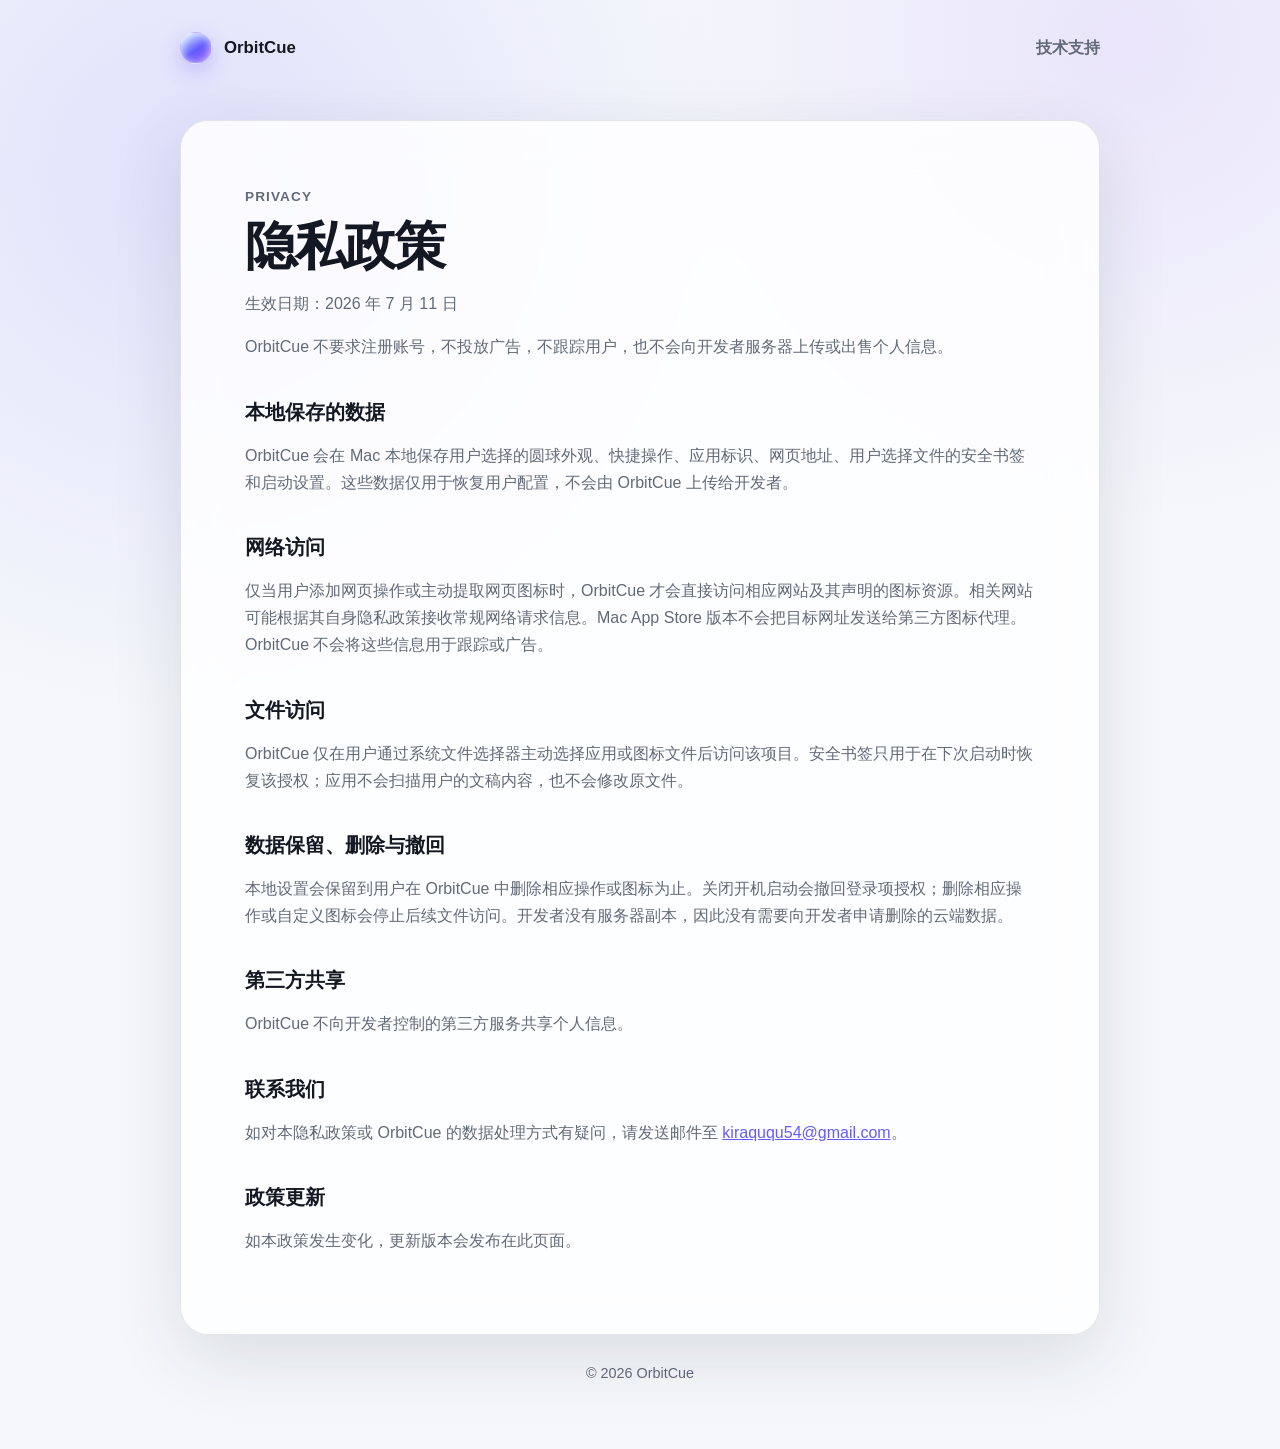
==== privacy.html @ 323ccf5b "Add files via upload" ====
<!doctype html>
<html lang="zh-CN">
<head>
  <meta charset="utf-8">
  <meta name="viewport" content="width=device-width, initial-scale=1">
  <meta name="description" content="OrbitCue 隐私政策：不要求账号、不投放广告、不跟踪用户。">
  <title>OrbitCue 隐私政策</title>
  <link rel="stylesheet" href="styles.css">
</head>
<body>
  <main class="shell">
    <nav aria-label="主导航">
      <a class="brand" href="./"><span class="orb" aria-hidden="true"></span>OrbitCue</a>
      <a class="nav-link" href="./">技术支持</a>
    </nav>

    <article class="card content">
      <p class="eyebrow">Privacy</p>
      <h1>隐私政策</h1>
      <p>生效日期：2026 年 7 月 11 日</p>
      <p>OrbitCue 不要求注册账号，不投放广告，不跟踪用户，也不会向开发者服务器上传或出售个人信息。</p>

      <h2>本地保存的数据</h2>
      <p>OrbitCue 会在 Mac 本地保存用户选择的圆球外观、快捷操作、应用标识、网页地址、用户选择文件的安全书签和启动设置。这些数据仅用于恢复用户配置，不会由 OrbitCue 上传给开发者。</p>

      <h2>网络访问</h2>
      <p>仅当用户添加网页操作或主动提取网页图标时，OrbitCue 才会直接访问相应网站及其声明的图标资源。相关网站可能根据其自身隐私政策接收常规网络请求信息。Mac App Store 版本不会把目标网址发送给第三方图标代理。OrbitCue 不会将这些信息用于跟踪或广告。</p>

      <h2>文件访问</h2>
      <p>OrbitCue 仅在用户通过系统文件选择器主动选择应用或图标文件后访问该项目。安全书签只用于在下次启动时恢复该授权；应用不会扫描用户的文稿内容，也不会修改原文件。</p>

      <h2>数据保留、删除与撤回</h2>
      <p>本地设置会保留到用户在 OrbitCue 中删除相应操作或图标为止。关闭开机启动会撤回登录项授权；删除相应操作或自定义图标会停止后续文件访问。开发者没有服务器副本，因此没有需要向开发者申请删除的云端数据。</p>

      <h2>第三方共享</h2>
      <p>OrbitCue 不向开发者控制的第三方服务共享个人信息。</p>

      <h2>联系我们</h2>
      <p>如对本隐私政策或 OrbitCue 的数据处理方式有疑问，请发送邮件至 <a href="mailto:kiraququ54@gmail.com?subject=OrbitCue%20%E9%9A%90%E7%A7%81%E9%97%AE%E9%A2%98">kiraququ54@gmail.com</a>。</p>

      <h2>政策更新</h2>
      <p>如本政策发生变化，更新版本会发布在此页面。</p>
    </article>

    <footer>© 2026 OrbitCue</footer>
  </main>
</body>
</html>
---- styles.css ----
:root {
  color-scheme: light dark;
  --bg: #f5f7fb;
  --surface: rgba(255, 255, 255, 0.82);
  --text: #141822;
  --muted: #626a78;
  --line: rgba(20, 24, 34, 0.1);
  --accent: #635bff;
  --accent-2: #9b65ff;
  --shadow: 0 22px 70px rgba(33, 38, 61, 0.12);
}

@media (prefers-color-scheme: dark) {
  :root {
    --bg: #0e1017;
    --surface: rgba(28, 31, 43, 0.82);
    --text: #f5f6fa;
    --muted: #aeb4c1;
    --line: rgba(255, 255, 255, 0.1);
    --accent: #8a82ff;
    --accent-2: #bb83ff;
    --shadow: 0 24px 80px rgba(0, 0, 0, 0.35);
  }
}

* { box-sizing: border-box; }

body {
  margin: 0;
  min-height: 100vh;
  background:
    radial-gradient(circle at 15% 12%, rgba(99, 91, 255, 0.14), transparent 34rem),
    radial-gradient(circle at 88% 3%, rgba(155, 101, 255, 0.12), transparent 30rem),
    var(--bg);
  color: var(--text);
  font-family: -apple-system, BlinkMacSystemFont, "SF Pro Text", "PingFang SC", sans-serif;
  font-size: 16px;
  line-height: 1.7;
}

.shell {
  width: min(920px, calc(100% - 32px));
  margin: 0 auto;
  padding: 32px 0 64px;
}

nav {
  display: flex;
  align-items: center;
  justify-content: space-between;
  margin-bottom: 56px;
}

.brand {
  display: inline-flex;
  align-items: center;
  gap: 12px;
  color: var(--text);
  font-size: 1.05rem;
  font-weight: 700;
  text-decoration: none;
}

.orb {
  width: 32px;
  height: 32px;
  border: 1px solid rgba(255, 255, 255, 0.55);
  border-radius: 50%;
  background: linear-gradient(145deg, #d9fbff, var(--accent) 54%, var(--accent-2));
  box-shadow: inset 0 1px 8px rgba(255, 255, 255, 0.72), 0 7px 20px rgba(99, 91, 255, 0.3);
}

.nav-link {
  color: var(--muted);
  font-weight: 600;
  text-decoration: none;
}

.nav-link:hover { color: var(--accent); }

.card {
  padding: clamp(28px, 6vw, 64px);
  border: 1px solid var(--line);
  border-radius: 28px;
  background: var(--surface);
  box-shadow: var(--shadow);
  backdrop-filter: blur(22px);
  -webkit-backdrop-filter: blur(22px);
}

.eyebrow {
  margin: 0 0 10px;
  color: var(--accent);
  font-size: 0.85rem;
  font-weight: 750;
  letter-spacing: 0.08em;
  text-transform: uppercase;
}

h1 {
  margin: 0;
  font-size: clamp(2.25rem, 7vw, 4.4rem);
  line-height: 1.08;
  letter-spacing: -0.045em;
}

.lead {
  max-width: 680px;
  margin: 22px 0 0;
  color: var(--muted);
  font-size: clamp(1.05rem, 2vw, 1.25rem);
}

.actions {
  display: flex;
  flex-wrap: wrap;
  gap: 12px;
  margin-top: 34px;
}

.button {
  display: inline-flex;
  min-height: 48px;
  align-items: center;
  justify-content: center;
  padding: 10px 20px;
  border-radius: 999px;
  background: linear-gradient(135deg, var(--accent), var(--accent-2));
  color: white;
  font-weight: 700;
  text-decoration: none;
}

.button.secondary {
  border: 1px solid var(--line);
  background: transparent;
  color: var(--text);
}

.content h1 {
  font-size: clamp(2rem, 5vw, 3.25rem);
}

.content h2 {
  margin: 38px 0 8px;
  font-size: 1.25rem;
  line-height: 1.35;
}

.content p, .content li { color: var(--muted); }

.content ul { padding-left: 1.25rem; }

a { color: var(--accent); }

footer {
  padding-top: 26px;
  color: var(--muted);
  font-size: 0.9rem;
  text-align: center;
}

@media (max-width: 560px) {
  .shell { padding-top: 20px; }
  nav { margin-bottom: 30px; }
  .card { border-radius: 22px; }
  .actions { flex-direction: column; }
  .button { width: 100%; }
}
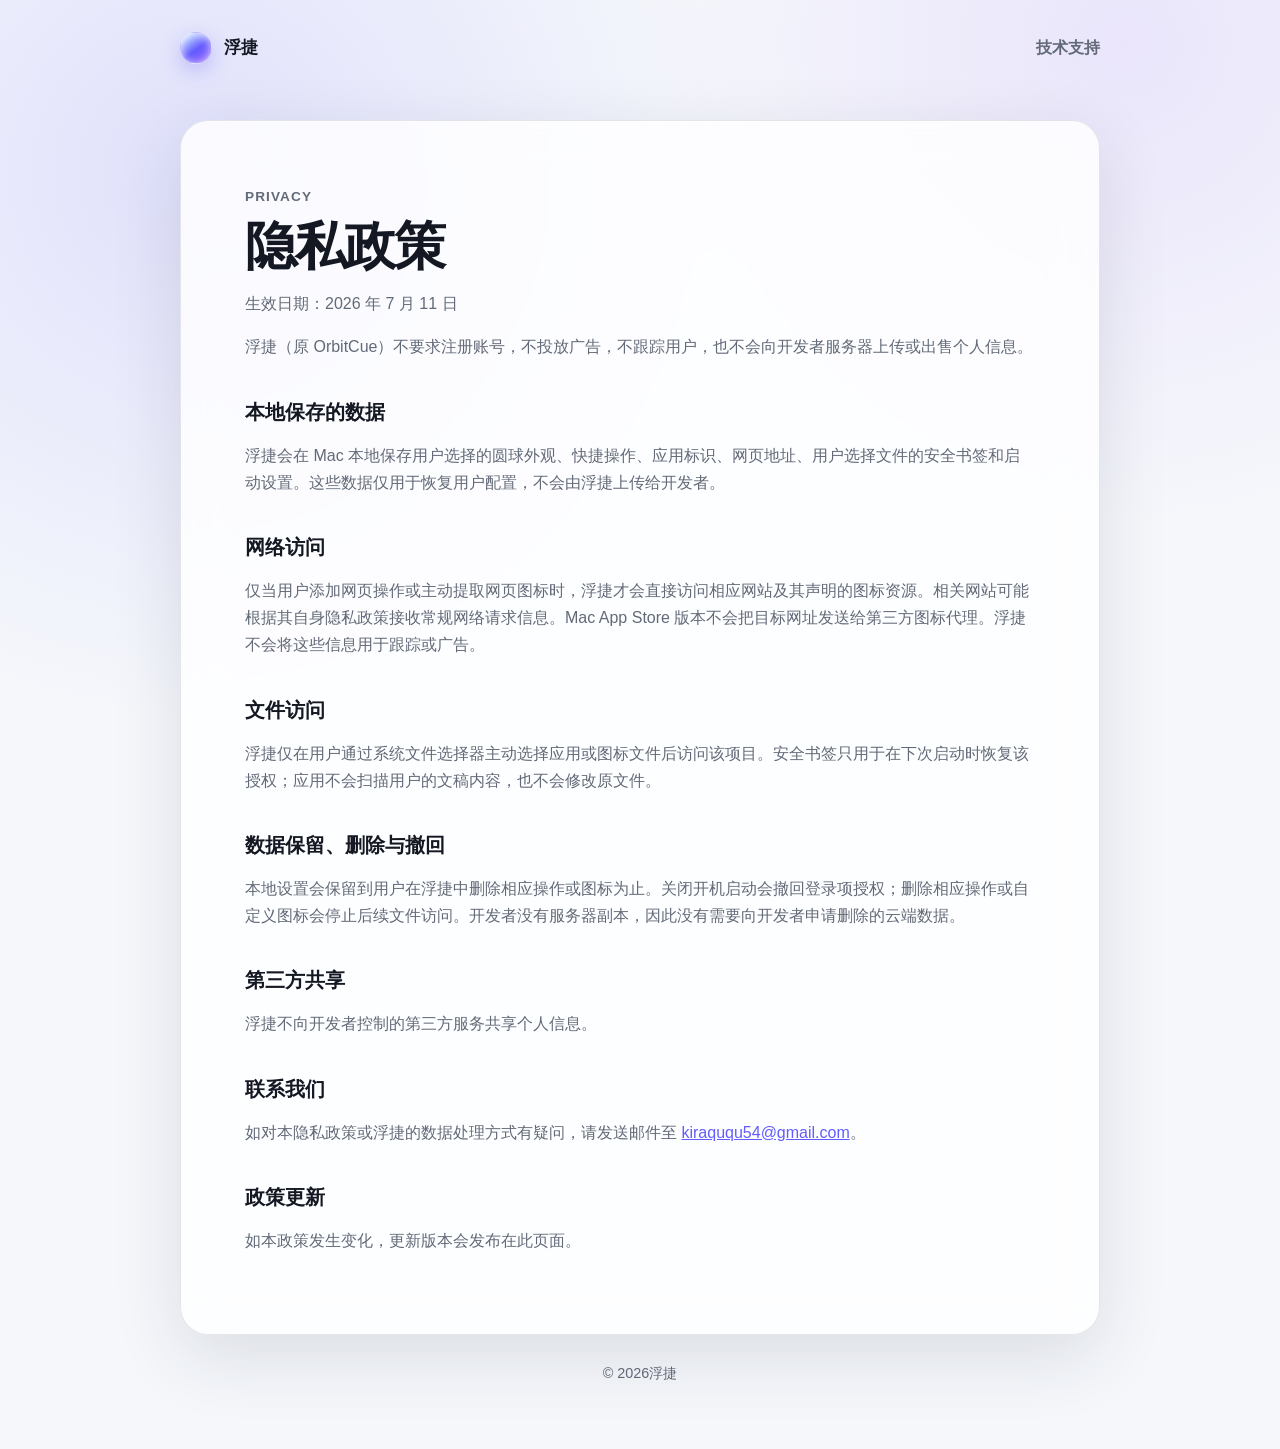
==== commit 45df53dd: "Update privacy.html branding to 浮捷" ====
--- a/privacy.html
+++ b/privacy.html
@@ -3,14 +3,14 @@
 <head>
   <meta charset="utf-8">
   <meta name="viewport" content="width=device-width, initial-scale=1">
-  <meta name="description" content="OrbitCue 隐私政策：不要求账号、不投放广告、不跟踪用户。">
-  <title>OrbitCue 隐私政策</title>
+  <meta name="description" content="浮捷隐私政策：不要求账号、不投放广告、不跟踪用户。">
+  <title>浮捷隐私政策</title>
   <link rel="stylesheet" href="styles.css">
 </head>
 <body>
   <main class="shell">
     <nav aria-label="主导航">
-      <a class="brand" href="./"><span class="orb" aria-hidden="true"></span>OrbitCue</a>
+      <a class="brand" href="./"><span class="orb" aria-hidden="true"></span>浮捷</a>
       <a class="nav-link" href="./">技术支持</a>
     </nav>
 
@@ -18,31 +18,31 @@
       <p class="eyebrow">Privacy</p>
       <h1>隐私政策</h1>
       <p>生效日期：2026 年 7 月 11 日</p>
-      <p>OrbitCue 不要求注册账号，不投放广告，不跟踪用户，也不会向开发者服务器上传或出售个人信息。</p>
+      <p>浮捷（原 OrbitCue）不要求注册账号，不投放广告，不跟踪用户，也不会向开发者服务器上传或出售个人信息。</p>
 
       <h2>本地保存的数据</h2>
-      <p>OrbitCue 会在 Mac 本地保存用户选择的圆球外观、快捷操作、应用标识、网页地址、用户选择文件的安全书签和启动设置。这些数据仅用于恢复用户配置，不会由 OrbitCue 上传给开发者。</p>
+      <p>浮捷会在 Mac 本地保存用户选择的圆球外观、快捷操作、应用标识、网页地址、用户选择文件的安全书签和启动设置。这些数据仅用于恢复用户配置，不会由浮捷上传给开发者。</p>
 
       <h2>网络访问</h2>
-      <p>仅当用户添加网页操作或主动提取网页图标时，OrbitCue 才会直接访问相应网站及其声明的图标资源。相关网站可能根据其自身隐私政策接收常规网络请求信息。Mac App Store 版本不会把目标网址发送给第三方图标代理。OrbitCue 不会将这些信息用于跟踪或广告。</p>
+      <p>仅当用户添加网页操作或主动提取网页图标时，浮捷才会直接访问相应网站及其声明的图标资源。相关网站可能根据其自身隐私政策接收常规网络请求信息。Mac App Store 版本不会把目标网址发送给第三方图标代理。浮捷不会将这些信息用于跟踪或广告。</p>
 
       <h2>文件访问</h2>
-      <p>OrbitCue 仅在用户通过系统文件选择器主动选择应用或图标文件后访问该项目。安全书签只用于在下次启动时恢复该授权；应用不会扫描用户的文稿内容，也不会修改原文件。</p>
+      <p>浮捷仅在用户通过系统文件选择器主动选择应用或图标文件后访问该项目。安全书签只用于在下次启动时恢复该授权；应用不会扫描用户的文稿内容，也不会修改原文件。</p>
 
       <h2>数据保留、删除与撤回</h2>
-      <p>本地设置会保留到用户在 OrbitCue 中删除相应操作或图标为止。关闭开机启动会撤回登录项授权；删除相应操作或自定义图标会停止后续文件访问。开发者没有服务器副本，因此没有需要向开发者申请删除的云端数据。</p>
+      <p>本地设置会保留到用户在浮捷中删除相应操作或图标为止。关闭开机启动会撤回登录项授权；删除相应操作或自定义图标会停止后续文件访问。开发者没有服务器副本，因此没有需要向开发者申请删除的云端数据。</p>
 
       <h2>第三方共享</h2>
-      <p>OrbitCue 不向开发者控制的第三方服务共享个人信息。</p>
+      <p>浮捷不向开发者控制的第三方服务共享个人信息。</p>
 
       <h2>联系我们</h2>
-      <p>如对本隐私政策或 OrbitCue 的数据处理方式有疑问，请发送邮件至 <a href="mailto:kiraququ54@gmail.com?subject=OrbitCue%20%E9%9A%90%E7%A7%81%E9%97%AE%E9%A2%98">kiraququ54@gmail.com</a>。</p>
+      <p>如对本隐私政策或浮捷的数据处理方式有疑问，请发送邮件至 <a href="mailto:kiraququ54@gmail.com?subject=%E6%B5%AE%E6%8D%B7%20%E9%9A%90%E7%A7%81%E9%97%AE%E9%A2%98">kiraququ54@gmail.com</a>。</p>
 
       <h2>政策更新</h2>
       <p>如本政策发生变化，更新版本会发布在此页面。</p>
     </article>
 
-    <footer>© 2026 OrbitCue</footer>
+    <footer>© 2026浮捷</footer>
   </main>
 </body>
 </html>
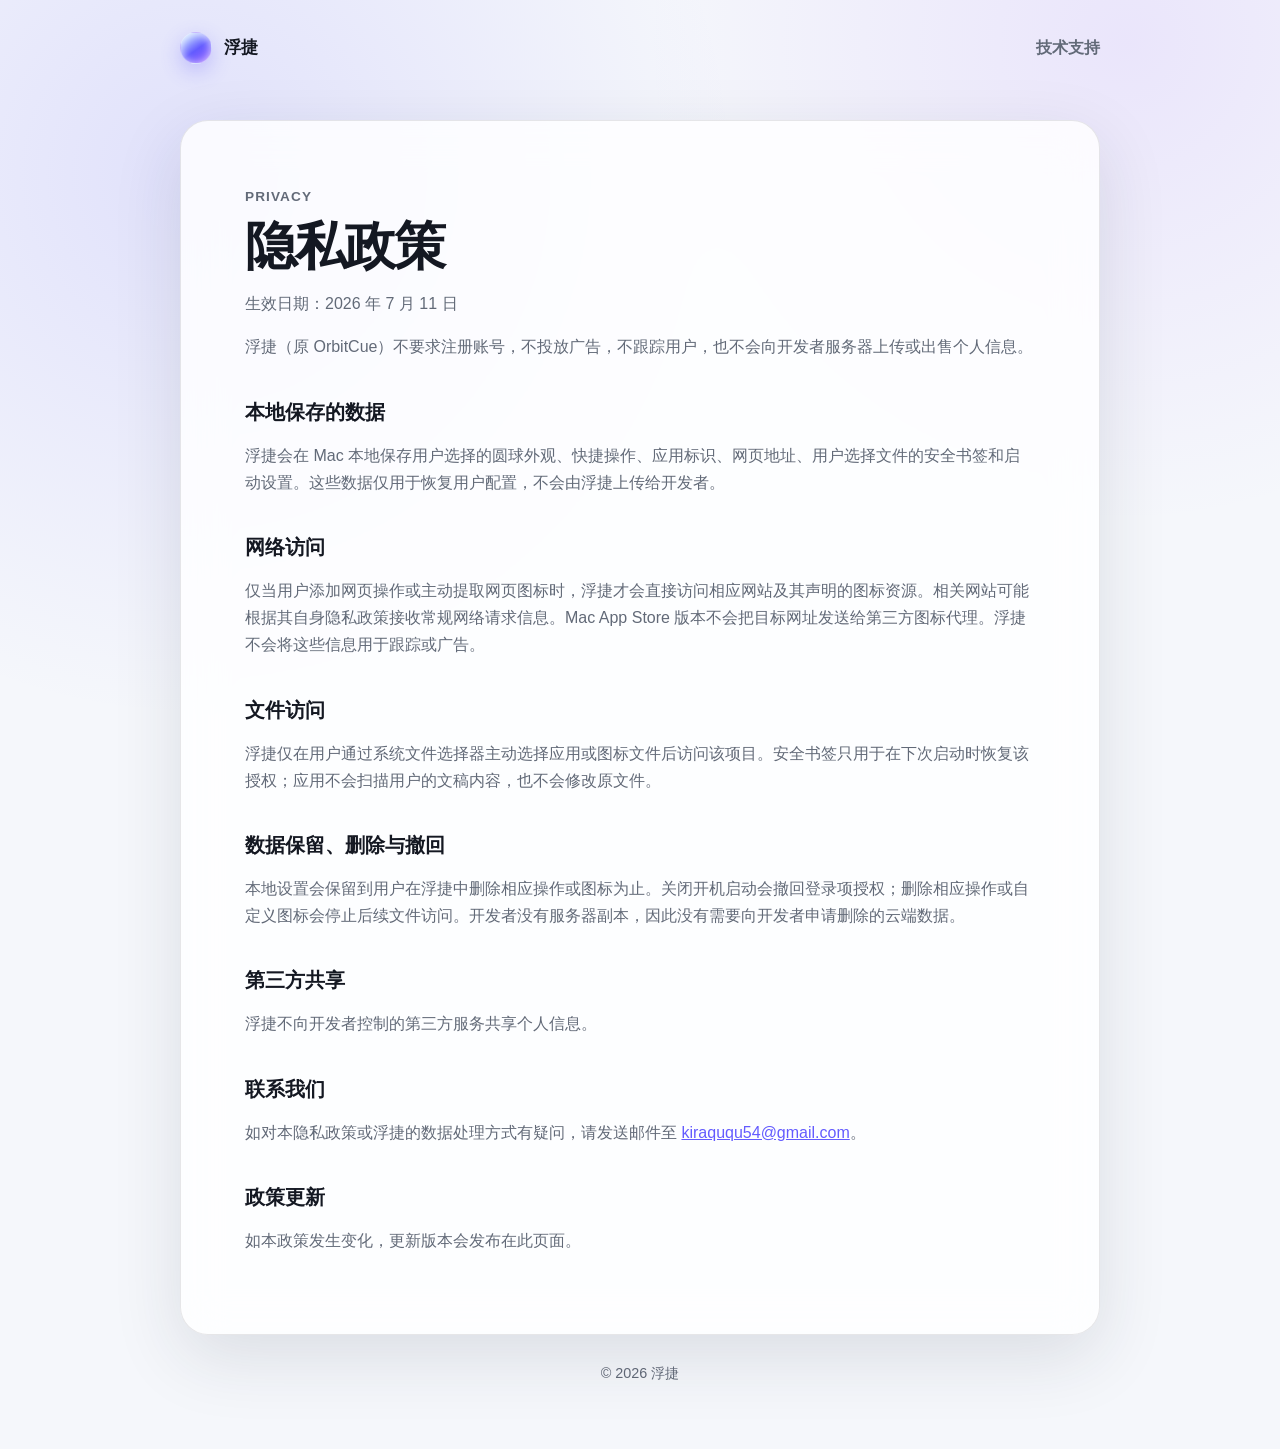
==== commit c50cab7b: "Polish 浮捷 footer spacing" ====
--- a/privacy.html
+++ b/privacy.html
@@ -42,7 +42,7 @@
       <p>如本政策发生变化，更新版本会发布在此页面。</p>
     </article>
 
-    <footer>© 2026浮捷</footer>
+    <footer>© 2026 浮捷</footer>
   </main>
 </body>
 </html>
